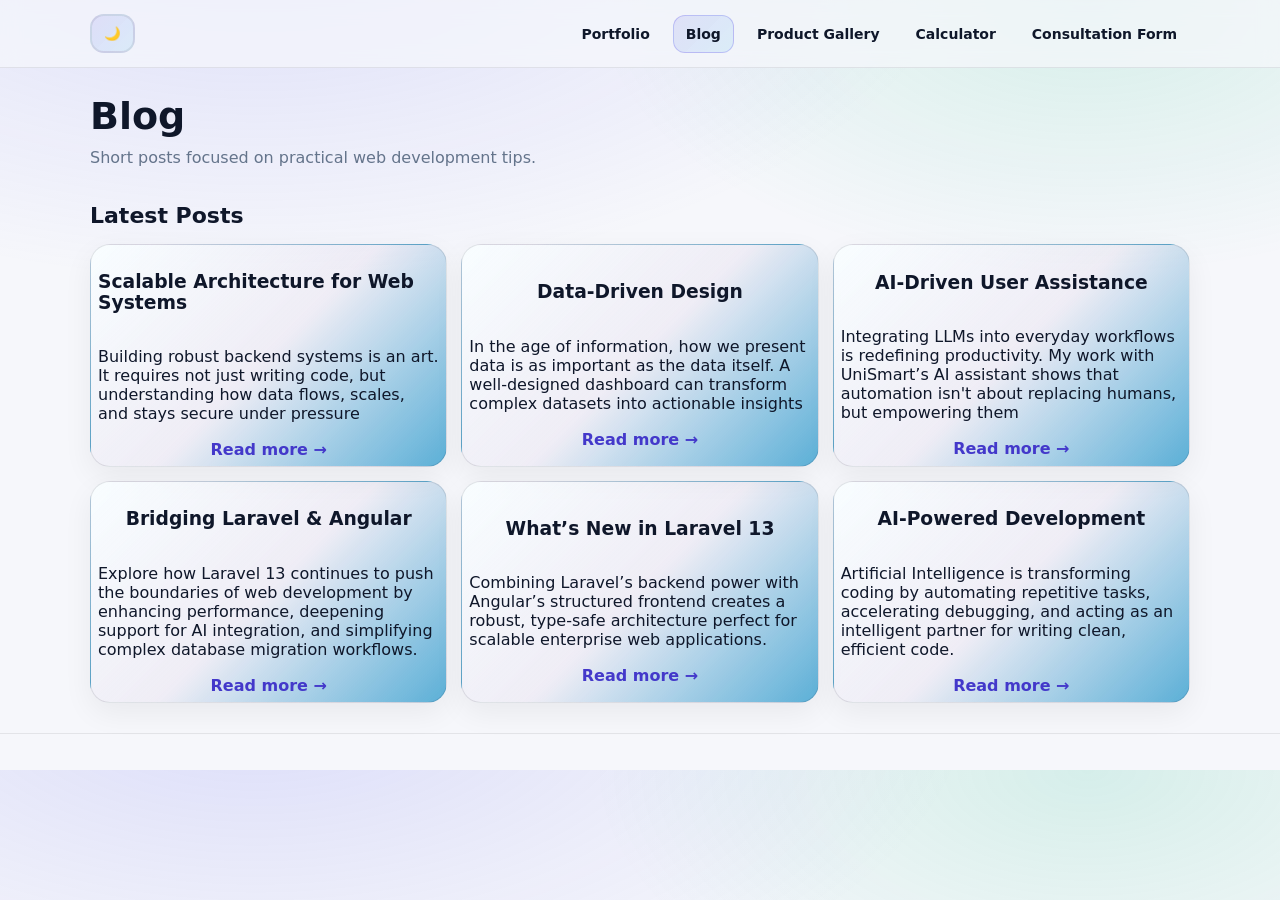
==== blog.html @ 601350b0 "first" ====
<!doctype html>
<html lang="en">
<head>
  <meta charset="utf-8" />
  <meta name="viewport" content="width=device-width, initial-scale=1" />
  <title>Blog</title>
  <meta name="description" content="Blog page with responsive cards and consistent navigation." />
  <link rel="stylesheet" href="style.css" />
</head>
<body>
  <a class="skip-link" href="#main">Skip to content</a>

  <header class="site-header">
    <div class="container header-inner">
      
      <button class="theme-toggle" type="button" aria-label="Toggle dark mode" title="Toggle dark mode">
        <span class="theme-icon" aria-hidden="true">🌙</span>
      </button>

      <nav class="nav" aria-label="Primary">
        <button class="nav-toggle" type="button" aria-expanded="false" aria-controls="nav-menu" aria-label="Toggle navigation">
          <span class="bar"></span>
          <span class="bar"></span>
          <span class="bar"></span>
        </button>

        <div class="nav-menu" id="nav-menu">
          <a class="nav-link" href="index.html">Portfolio</a>
          <a class="nav-link active" href="blog.html">Blog</a>
          <a class="nav-link" href="shop.html">Product Gallery</a>
          <a class="nav-link" href="calculator.html">Calculator</a>
          <a class="nav-link" href="contact.html">Consultation Form</a>
        </div>
      </nav>
    </div>
  </header>

  <main id="main" class="page">
    <section class="page-heading">
      <div class="container">
        <h1>Blog</h1>
        <p class="lead">Short posts focused on practical web development tips.</p>
      </div>
    </section>

    <section class="container section">
      <h2 class="section-title">Latest Posts</h2>
      <div class="cards blog-cards">
        <article class="post-card">
          <h3>Scalable Architecture for Web Systems</h3>
          <p>Building robust backend systems is an art. It requires not just writing code, but understanding how data flows, scales, and stays secure under pressure</p>
          <a href="#" class="read-more-link" data-title="Scalable Architecture for Web Systems" data-body="The secret lies in the separation of logic and database management. This post explores how to leverage caching techniques and load balancing to ensure your system remains robust and high-performing under heavy traffic.">Read more →</a>
        </article>

        <article class="post-card">
          <h3>Data-Driven Design</h3>
          <p>In the age of information, how we present data is as important as the data itself. A well-designed dashboard can transform complex datasets into actionable insights</p>
          <a href="#" class="read-more-link" data-title="Data-Driven Design" data-body="Don't build based on assumptions! We discuss how to transform raw datasets into actionable insights through interactive visualizations, enabling smarter technical decisions and user-centric interfaces.">Read more →</a>
        </article>

        <article class="post-card">
          <h3>AI-Driven User Assistance</h3>
          <p>Integrating LLMs into everyday workflows is redefining productivity. My work with UniSmart’s AI assistant shows that automation isn't about replacing humans, but empowering them</p>
          <a href="#" class="read-more-link" data-title="AI-Driven User Assistance" data-body="Ever wondered how to integrate a smart assistant into your system? Discover how I integrated OpenAI APIs into UniSmart, transforming a static interface into an interactive partner that understands user needs.">Read more →</a>
        </article>

        <article class="post-card">
          <h3>Bridging Laravel & Angular</h3>
          <p>Explore how Laravel 13 continues to push the boundaries of web development by enhancing performance, deepening support for AI integration, and simplifying complex database migration workflows.</p>
          <a href="#" class="read-more-link" data-title="Bridging Laravel & Angular" data-body="Combining the backend power of Laravel with the frontend flexibility of Angular creates a technical harmony that is hard to beat. Here are the best practices for bridging these technologies in enterprise-level applications.">Read more →</a>
        </article>

        <article class="post-card">
          <h3>What’s New in Laravel 13</h3>
          <p>Combining Laravel’s backend power with Angular’s structured frontend creates a robust, type-safe architecture perfect for scalable enterprise web applications.</p>
          <a href="#" class="read-more-link" data-title="What’s New in Laravel 13" data-body="Laravel is constantly evolving! We break down the most significant updates that make coding faster, more secure, and more efficient, with a deep dive into new developer tools for large-scale projects.">Read more →</a>
        </article>

        <article class="post-card">
          <h3>AI-Powered Development</h3>
          <p>Artificial Intelligence is transforming coding by automating repetitive tasks, accelerating debugging, and acting as an intelligent partner for writing clean, efficient code.</p>
          <a href="#" class="read-more-link" data-title="AI-Powered Development" data-body="Artificial Intelligence doesn't replace developers; it accelerates them. I share my workflow on using AI-powered tools to optimize debugging processes and suggest clean, efficient code improvements in seconds.">Read more →</a>
        </article>
      </div>
    </section>
  </main>

  <footer class="site-footer">
    
  </footer>

  <script>
    document.addEventListener('DOMContentLoaded', function() {
      const links = document.querySelectorAll('.read-more-link');

      links.forEach(link => {
        link.addEventListener('click', function(e) {
          e.preventDefault();

          const title = this.getAttribute('data-title');
          const body = this.getAttribute('data-body');

          const msg = body ? body : ("Thank you for your interest!\n\nThe full content for '" + title + "' will be available in the next update.");

          const overlay = document.createElement('div');
          overlay.style.position = 'fixed';
          overlay.style.inset = '0';
          overlay.style.background = 'rgba(0,0,0,0.55)';
          overlay.style.display = 'grid';
          overlay.style.placeItems = 'center';
          overlay.style.zIndex = '9999';
          overlay.style.padding = '18px';

          overlay.innerHTML = `
            <div style="width:min(520px, 92vw); background: rgba(255,255,255,0.92); border: 1px solid rgba(255,255,255,0.35); border-radius: 18px; box-shadow: 0 24px 70px rgba(0,0,0,0.35); overflow:hidden;">


              <div style="padding:16px 16px 12px; border-bottom:1px solid rgba(0,0,0,0.06); font-weight:900;">Read more</div>
              <div style="padding:14px 16px; color:#0f172a; line-height:1.45; white-space:pre-line;">${msg}</div>
              <div style="display:flex; gap:10px; justify-content:flex-end; padding:14px 16px;">
                <button type="button" style="border:1px solid rgba(2,6,23,0.18); background: rgba(255,255,255,0.85); padding:10px 14px; border-radius:14px; cursor:pointer; font-weight:900;" id="bbai-close">OK</button>
              </div>
            </div>
          `;

          const isDark = document.documentElement.classList.contains('theme-dark');
          if (isDark) {
            const modal = overlay.querySelector('div');
            const header = modal.querySelector('div');
            const bodyDiv = header.nextElementSibling;
            const okBtn = overlay.querySelector('#bbai-close');

            modal.style.background = 'rgba(11,18,32,0.92)';
            modal.style.border = '1px solid rgba(255,255,255,0.10)';
            header.style.color = '#e5e7eb';
            bodyDiv.style.color = '#e5e7eb';

            okBtn.style.background = 'rgba(255,255,255,0.06)';
            okBtn.style.border = '1px solid rgba(255,255,255,0.12)';
            okBtn.style.color = '#e5e7eb';
          }


          document.body.appendChild(overlay);

          const close = () => {
            overlay.remove();
            document.removeEventListener('keydown', onKey);
          };

          const onKey = (e) => {
            if (e.key === 'Escape') close();
          };

          overlay.addEventListener('click', (ev) => {
            if (ev.target === overlay) close();
          });

          overlay.querySelector('#bbai-close').addEventListener('click', close);
          document.addEventListener('keydown', onKey);
        });
      });
    });

    (function () {
      const saved = localStorage.getItem('theme');
      if (saved === 'dark') document.documentElement.classList.add('theme-dark');

      const btn = document.querySelector('.theme-toggle');
      if (btn) {
        const icon = btn.querySelector('.theme-icon');
        if (icon) icon.textContent = document.documentElement.classList.contains('theme-dark') ? '☀️' : '🌙';

        btn.addEventListener('click', () => {
          const isDark = document.documentElement.classList.toggle('theme-dark');
          localStorage.setItem('theme', isDark ? 'dark' : 'light');
          if (icon) icon.textContent = isDark ? '☀️' : '🌙';
        });
      }

      const toggle = document.querySelector('.nav-toggle');
      const menu = document.querySelector('#nav-menu');
      if (!toggle || !menu) return;

      toggle.addEventListener('click', () => {
        const expanded = toggle.getAttribute('aria-expanded') === 'true';
        toggle.setAttribute('aria-expanded', String(!expanded));
        menu.classList.toggle('open');
      });

      menu.addEventListener('click', (e) => {
        const target = e.target;
        if (target && target.matches('a.nav-link')) {
          menu.classList.remove('open');
          toggle.setAttribute('aria-expanded', 'false');
        }
      });

      const year = document.getElementById('year');
      if (year) year.textContent = String(new Date().getFullYear());
    })();
  </script>
</body>
</html>
---- style.css ----
/* Base / Reset */
* { box-sizing: boder-box; }
html { scroll-behavior: smooth; }

/* Fix form input spacing so fields inside .field/ .grid-2 don't overlap */
.field { margin: 0; }
.field > .label { display: flex; flex-direction: column; gap: 8px; }
.field input,
.field select,
.field textarea { display: block; margin-top: 0; }


body {
  margin: 0;
  font-family: ui-sans-serif, system-ui, -apple-system, Segoe UI, Roboto, Arial, "Noto Sans", "Helvetica Neue", sans-serif;
  color: var(--text);
  background: radial-gradient(1200px 600px at 20% -10%, rgba(99,102,241,0.18), transparent 60%),
              radial-gradient(900px 500px at 85% 0%, rgba(16,185,129,0.14), transparent 55%),
              var(--page-bg);
}


img { max-width: 100%; display: block; }

:root {
  --bg: #f6f7fb;
  --card: rgba(255,255,255,0.86);
  --card-strong: #ffffff;
  --text: #0f172a;
  --muted: #64748b;
  --primary: #4f46e5;
  --primary-2: #22c55e;
  --accent: #0ea5e9;
  --ring: rgba(79,70,229,0.35);
  --shadow: 0 20px 50px rgba(2,6,23,0.12);
  --border: rgba(2,6,23,0.08);

  --page-bg: #f6f7fb;
}

html.theme-dark {
  --bg: #0b1220;
  --page-bg: #0b1220;
  --card: rgba(21, 68, 45, 0.229);
  --card-strong: #cbd0d9;
  --text: #99a2a2;
  --muted: #9ca3af;
  --ring: rgba(96,165,250,0.40);
  --shadow: 0 20px 50px rgba(0,0,0,0.45);
  --border: rgba(255,255,255,0.10);

  color-scheme: dark;
}


.container {
  width: min(1100px, 92vw);
  margin: 0 auto;
}

/* Theme toggle */
.theme-toggle {
  border: 2px solid var(--border);
 background: linear-gradient(135deg, rgba(79,70,229,0.12), rgba(14,165,233,0.10));
  border-radius: 14px;
  padding: 10px 12px;
  cursor: pointer;
  display: inline-flex;
  align-items: center;
  justify-content: center;
  transition: transform 120ms ease, background 180ms ease, border-color 180ms ease;
}

.theme-toggle:hover {
  transform: translateY(-1px);
  border-color: rgba(79,70,229,0.25);
  background: rgba(255,255,255,0.85);
}

html.theme-dark .theme-toggle {
  background: rgba(17,24,39,0.55);
}

html.theme-dark .site-header {
  background: rgba(11,18,32,0.72);
  border-bottom-color: var(--border);
}

html.theme-dark .nav-toggle {
  background: rgba(76, 101, 156, 0.6);
  border-color: var(--border);
}

html.theme-dark .nav-menu {
  background: rgba(9, 29, 70, 0.92);
  border-color: var(--border);
}

html.theme-dark .nav-link {
  color: var(--text);
}

html.theme-dark .nav-link:hover {
  background: rgba(96,165,250,0.10);
  border-color: rgba(96,165,250,0.22);
}

html.theme-dark .nav-link.active {
  background: linear-gradient(135deg, rgba(96,165,250,0.18), rgba(52,211,153,0.08));
  border-color: rgba(96,165,250,0.25);
}

html.theme-dark .hero-card,
html.theme-dark .work-card,
html.theme-dark .post-card,
html.theme-dark .product,
html.theme-dark .calc-card,
html.theme-dark .form-card {
  background: var(--card);
  border-color: var(--border);
}

html.theme-dark .lead,
html.theme-dark .muted,
html.theme-dark .card-text,
html.theme-dark .calc-expression,
html.theme-dark .status {
  color: var(--muted) !important;
}

/* Skip link */
.skip-link {

  position: absolute;
  left: -999px;
  top: 10px;
  padding: 10px 14px;
  background: #111827;
  color: #fff;
  border-radius: 10px;
  z-index: 9999;
}
.skip-link:focus { left: 12px; }

/* Header / Navbar */
.site-header {
  position: sticky;
  top: 0;
  z-index: 1000;
  backdrop-filter: blur(10px);
  background: rgba(246, 247, 251, 0.72);
  border-bottom: 1px solid var(--border);
}

.header-inner {
  display: flex;
  align-items: center;
  justify-content: space-between;
  gap: 18px;
  padding: 14px 0;
}



.nav {
  position: relative;
}

.nav-toggle {
  display: none;
  border: 1px solid var(--border);
  background: rgba(255,255,255,0.7);
  border-radius: 12px;
  padding: 10px 12px;
  cursor: pointer;
}

.nav-toggle:focus {
  outline: 3px solid var(--ring);
  outline-offset: 2px;
}

.nav-toggle .bar {
  display: block;
  width: 22px;
  height: 2px;
  margin: 4px 0;
  background: #111827;
  border-radius: 2px;
}

.nav-menu {
  display: flex;
  align-items: center;
  gap: 10px;
}

.nav-link {
  text-decoration: none;
  color: #0f172a;
  font-weight: 600;
  font-size: 14px;
  padding: 10px 12px;
  border-radius: 12px;
  border: 1px solid transparent;
  transition: transform 120ms ease, background 180ms ease, border-color 180ms ease;
}

.nav-link:hover {
  background: rgba(79,70,229,0.06);
  border-color: rgba(79,70,229,0.18);
  transform: translateY(-1px);
}

.nav-link.active {
  background: linear-gradient(135deg, rgba(79,70,229,0.12), rgba(14,165,233,0.10));
  border-color: rgba(79,70,229,0.25);
}

/* Mobile nav */
@media (max-width: 720px) {
  .nav-toggle { display: inline-flex; }
  .nav-menu {
    position: absolute;
    right: 0;
    top: calc(100% + 10px);
    width: min(290px, 86vw);
    background: rgba(255,255,255,0.92);
    border: 1px solid var(--border);
    border-radius: 16px;
    padding: 12px;
    display: grid;
    gap: 6px;
    box-shadow: var(--shadow);
    transform-origin: top right;
    opacity: 0;
    pointer-events: none;
    transform: scale(0.98);
    transition: opacity 160ms ease, transform 160ms ease;
  }
  .nav-menu.open {
    opacity: 1;
    pointer-events: auto;
    transform: scale(1);
  }
}

/* Page layout */
.page { padding-bottom: 4px; }

.hero {
 
  padding: 36px 0 10px;
}

.hero-grid {
  display: grid;
  grid-template-columns: 1.25fr 0.75fr;
  gap: 22px;
  align-items: center;
}

@media (max-width: 900px) {
  .hero-grid { grid-template-columns: 1fr; }
}

.hero-copy h1 {
margin: -60px 0 0 0;
 padding: 0;
  font-size: clamp(30px, 4vw, 46px);
  line-height: 1;
}

.lead {
  margin: 12px 0 0;
  color: var(--muted);
  font-size: 16px;
  max-width: 60ch;
}

.hero-badges {
  margin-top: 18px;
  display: flex;
  flex-wrap: wrap;
  gap: 10px;
}

.pill {
  padding: 8px 12px;
  border-radius: 999px;
  border: 1px solid rgba(79,70,229,0.22);
  background: rgba(79,70,229,0.08);
  font-weight: 700;
  color: #3730a3;
  font-size: 13px;
}
html.theme-dark .pill {
  padding: 8px 12px;
  border-radius: 999px;
  border: 1px solid rgba(79,70,229,0.22);
  background: rgba(32, 83, 51, 0.164);
  font-weight: 700;
  color: #164228;
  font-size: 13px;
}

.hero-card {
  background: var(--card);
  border: 1px solid var(--border);
  border-radius: 20px;
  padding: 18px;
  box-shadow: 0 12px 40px rgba(2,6,23,0.08);
    display: flex;
    flex-direction: column;
    align-items: center;
    text-align: center;
}
.hero-card img {
    display: block;
    margin-left: auto;
    margin-right: auto;
}

.avatar {
  width: 56px;
  height: 56px;
  border-radius: 18px;
  display: grid;
  place-items: center;
  font-weight: 900;
  background: linear-gradient(135deg, rgba(79,70,229,0.16), rgba(14,165,233,0.14));
  border: 1px solid rgba(79,70,229,0.25);
  margin-bottom: 12px;
}

.card-title { margin: 0; font-size: 18px; }
.card-text { margin: 3px 0 14px; color: var(--muted); }
.card-actions { display: flex; gap: 8px; flex-wrap: wrap; justify-content: center;
    align-items: center;}

/* Common sections */
.section { padding: 26px 0; }

.section-title {
  margin: 0 0 16px;
  font-size: 22px;
}

.page-heading {
  padding: 26px 0 10px;
}

.page-heading h1 {
  margin: 0;
  font-size: clamp(28px, 3.2vw, 38px);
}

.page-heading .lead { margin-top: 10px; }

.cards {
  display: grid;
  grid-template-columns: repeat(3, 1fr);
  gap: 14px;
}

@media (max-width: 980px) { .cards { grid-template-columns: repeat(2, 1fr); } }
@media (max-width: 620px) { .cards { grid-template-columns: 1fr; } }

.work-card,
.post-card,
.product {
  background: linear-gradient(
        135deg,
        #f8fdff,
        #a987c116,
        #3fa2d0d7
    );
  border: 1px solid rgba(2,6,23,0.10);
  border-radius: 20px;
  padding:7px;
  box-shadow:
    0 10px 30px rgba(2,6,23,0.06),
    0 0 0 0 rgba(79,70,229,0.0);
  transition: transform 180ms ease, box-shadow 180ms ease, border-color 180ms ease, background 180ms ease;
  position: relative;
  overflow: hidden;
  display: flex;
  flex-direction: column;
  justify-content: center;
  align-items: center;
  flex-wrap: wrap;
}

.work-card::before,
.post-card::before,
.product::before {
  content: "";
  
  position: absolute;
  inset: -1px;
  background:
    radial-gradient(500px 120px at 20% 0%, rgba(79,70,229,0.22), transparent 55%),
    radial-gradient(420px 110px at 80% 0%, rgba(14,165,233,0.18), transparent 55%);
  opacity: 0;
  transition: opacity 180ms ease;
  pointer-events: none;
  display: flex;
  flex-direction: column;
  justify-content: center;
  align-items: center;
  flex-wrap: wrap;
}

.work-card::after,
.post-card::after,
.product::after {
  content: "";
  position: absolute;
  left: 12px;
  right: 12px;
  bottom: 10px;
  height: 6px;
  border-radius: 999px;
  background: linear-gradient(90deg, rgba(79,70,229,0.0), rgba(79,70,229,0.22), rgba(14,165,233,0.20), rgba(79,70,229,0.0));
  transform: translateY(12px);
  opacity: 0;
  transition: opacity 180ms ease, transform 180ms ease;
  pointer-events: none;
  display: flex;
  flex-direction: column;
  justify-content: center;
  align-items: center;
  flex-wrap: wrap;
}


.work-card:hover,
.post-card:hover,
.product:hover {
  transform: translateY(-6px);
  box-shadow: 0 22px 60px rgba(2,6,23,0.14);
  border-color: rgba(79,70,229,0.22);
  background:  linear-gradient(
        135deg,
       #3fa2d0, 
       #440a6d1e,
       #f8fdff );
}

.work-card:focus-within,
.post-card:focus-within,
.product:focus-within {
  outline: 3px solid var(--ring);
  outline-offset: 2px;
}
.product-image-container {
  width: 100%;
  height: 150px; /* أو الارتفاع الذي يناسبك */
  display: flex;
  flex-direction: column;
  justify-content: center;
  align-items: center;
  flex-wrap: wrap;
  margin-bottom: 10px;
}

.product-img {
  max-width: 100%;
  max-height: 100%;
  object-fit: contain; /* تضمن عدم تشوه الصورة */
  border-radius: 10px;
}

.work-card::after,
.post-card::after,
.product::after {
  content: "";
  display: block;
  height: 6px;
  margin: 12px -16px -16px;
  border-bottom-left-radius: 18px;
  border-bottom-right-radius: 18px;
  background: linear-gradient(90deg, rgba(79,70,229,0.0), rgba(79,70,229,0.18), rgba(14,165,233,0.18), rgba(79,70,229,0.0));
  opacity: 0;
  transform: translateY(4px);
  transition: opacity 180ms ease, transform 180ms ease;
}

.work-card:hover::after,
.post-card:hover::after,
.product:hover::after {
  opacity: 1;
  transform: translateY(0);
}


.link { 
  display: inline-block;
  margin-top: 10px;
  color: #4338ca;
  font-weight: 700;
  text-decoration: none;
}

.link:hover { text-decoration: underline; }

/* Blog read more */
.read-more-link {
  display: inline-flex;
  align-items: center;
  gap: 3px;
  margin-top: 1px;
  font-weight: 800;
  text-decoration: none;
  color: #4338ca; /* نهاري */
  transition: color 160ms ease, transform 120ms ease, text-decoration-color 160ms ease;
}

.read-more-link:hover {
  transform: translateY(-1px);
  text-decoration: underline;
  text-underline-offset: 3px;
}

html.theme-dark .read-more-link {
  color: #34d399; /* أخضر بالليلي */
}

html.theme-dark .read-more-link:hover {
  color: #6ee7b7;
}


.muted { color: var(--muted); }

/* Buttons */
.btn {
  border-radius: 14px;
  padding: 10px 14px;
  font-weight: 800;
  font-size: 14px;
  border: 1px solid transparent;
  cursor: pointer;
  text-decoration: none;
  display: inline-flex;
  align-items: center;
  justify-content: center;
  gap: 10px;
}

/* Cart (Shop navbar dropdown) */
.cart-toggle {
  display: inline-flex;
  align-items: center;
  gap: 10px;
  padding: 10px 12px;
  border-radius: 14px;
  border: 1px solid var(--border);
  background: rgba(13, 205, 222, 0.237);
  cursor: pointer;
  position: relative;
  transition: transform 120ms ease, background 180ms ease, border-color 180ms ease;
}

.cart-toggle:hover {
  transform: translateY(-1px);
  border-color: rgba(79,70,229,0.25);
}

.cart-icon {
  font-size: 25px;
}


.cart-badge {
  min-width: 26px;
  height: 20px;
  padding: 0 8px;
  border-radius: 999px;
  background: #2563eb;
  color: #fff;
  font-weight: 900;
  font-size: 12px;
  display: inline-flex;
  align-items: center;
  justify-content: center;
}

.cart-dropdown {
  position: absolute;
  right: 0;
  top: calc(100% + 8px);
  width: min(360px, 86vw);
  margin-top: 0;

  background:linear-gradient(
        135deg,
       #3fa2d0, 
       #440a6d1e,
       #474648,
      #3fa2d0);
  border: 1px solid var(--border);
  border-radius: 16px;
  box-shadow: var(--shadow);
  padding: 12px;
  opacity: 0;
  pointer-events: none;
  transform: translateY(-6px) scale(0.98);
  transition: opacity 160ms ease, transform 160ms ease;
  z-index: 2000;
}
html.theme-dark .cart-dropdown {
  background: rgba(11,18,32,0.94);
}


.cart-dropdown.open {
  opacity: 1;
  pointer-events: auto;
  transform: translateY(0) scale(1);
}

.cart-dropdown-header {
  display: flex;
  align-items: center;
  justify-content: space-between;
  gap: 10px;
  margin-bottom: 10px;
}

.cart-title {
  font-weight: 950;
  font-size: 16px;
}

.cart-close {
  border: 1px solid var(--border);
  background: rgba(255,255,255,0.7);
  border-radius: 12px;
  cursor: pointer;
  padding: 8px 10px;
  font-weight: 900;
}

.cart-items {
  list-style: none;
  padding: 0;
  margin: 0;
  display: grid;
  gap: 10px;
  max-height: 280px;
  overflow: auto;
}

.cart-item {
  display: flex;
  align-items: center;
  justify-content: space-between;
  gap: 12px;
  padding: 10px 12px;
  border-radius: 14px;
  border: 1px solid rgba(2,6,23,0.10);
  background: rgba(255,255,255,0.85);
}

.cart-item-main {
  display: flex;
  align-items: center;
  gap: 12px;
}

.cart-item-actions {
  display: inline-flex;
  align-items: center;
  gap: 10px;
}

.cart-item-name {
  font-weight: 900;
}


.cart-item-thumb {
  width: 36px;
  height: 36px;
  border-radius: 14px;
  overflow: hidden;
  background: rgba(79,70,229,0.08);
  border: 1px solid rgba(79,70,229,0.18);
}

.cart-item-thumb img {
  width: 100%;
  height: 100%;
  object-fit: cover;
  display: block;
}

html.theme-dark .cart-item-thumb {
  background: rgba(96,165,250,0.10);
  border-color: rgba(96,165,250,0.22);
}


.cart-item-price {
  color: var(--muted);
  font-weight: 800;
  font-size: 13px;
  margin-top: 1px;
}

.cart-item-qty {
  font-weight: 950;
  background: rgba(37,99,235,0.10);
  border: 1px solid rgba(37,99,235,0.25);
  color: #1d4ed8;
  padding: 8px 10px;
  border-radius: 999px;
  white-space: nowrap;
}

.cart-item-remove {
  border: 0;
  background: transparent;
  color: #dc2626;
  cursor: pointer;
  width: 34px;
  height: 34px;
  display: grid;
  place-items: center;
  font-size: 16px;
  line-height: 1;
  transition: transform 120ms ease, filter 180ms ease;
}

.cart-item-remove:hover {
  transform: translateY(-1px);
  filter: brightness(1.05);
}

html.theme-dark .cart-item-remove {
  color: #fca5a5;
}



.cart-item-actions { display: inline-flex; align-items: center; gap: 10px; }

.cart-empty {
  text-align: center;
  color: var(--muted);
  font-weight: 800;
  padding: 14px 0;
}

html.theme-dark .cart-dropdown {
  background: rgba(11,18,32,0.94);
}
html.theme-dark .cart-item {
  background: rgba(255,255,255,0.06);
  border-color: rgba(255,255,255,0.10);
}
html.theme-dark .cart-close {
  background: rgba(255,255,255,0.06);
  color: var(--text);
}

/* Cart total */
.cart-total {
  border-top: 1px solid rgba(2,6,23,0.10);
  margin-top: 12px;
  padding-top: 12px;
}

.cart-total-row {
  display: flex;
  align-items: center;
  justify-content: space-between;
  gap: 12px;
}
html.theme-dark .cart-total-row{
  color: #f6f6f6;
}

.cart-total-label {
  font-weight: 950;
  color: #0b1220;
}
html.theme-dark .cart-total-label {
  color: #f6f6f6;
}
html.theme-dark .label{
color: #cbd0d9bb;
}


.cart-total-value {
  font-weight: 950;
  color: #0b1220;
}

html.theme-dark .cart-total {
  border-top-color: rgba(255,255,255,0.14);
}

html.theme-dark .cart-total-label,
html.theme-dark .cart-total-value {
  color: #f6f6f6;
}


.btn.btn-added {
  box-shadow: 0 0 0 4px rgba(37,99,235,0.18);
}


.btn-primary {
  background: linear-gradient(135deg, var(--primary), var(--accent));
  color: #fff;
  box-shadow: 0 10px 25px rgba(79,70,229,0.25);
}
html.theme-dark .btn-primary {
    background: linear-gradient(
        135deg,
        #232b27,
        #2f5d50,
        #4a7c59
    );

    color: #ffffffa2;
    box-shadow: 0 10px 25px rgba(74, 124, 89, 0.3);
    border: 1px solid rgba(255, 255, 255, 0.06);
}


.btn-primary:hover { filter: brightness(1.02); background: rgb(91, 84, 222);}

.btn-ghost {
 background: linear-gradient(135deg,var(--primary),var(--accent) );
  border-color: rgba(79,70,229,0.22);
  color: #c8c7d5;
}
html.theme-dark .btn-ghost {
    background: linear-gradient(
        135deg,
         #4a7c59,
          #232b27
       
    );

    color: #ffffffa2;
    box-shadow: 0 10px 25px rgba(58, 94, 69, 0.3);
    border: 1px solid rgba(255, 255, 255, 0.06);
}


.btn-ghost:hover { background: rgb(78, 70, 229); }

/* Product grid */
.product-grid {
  display: grid;
  grid-template-columns: repeat(3, 1fr);
  gap: 14px;
}

@media (max-width: 980px) { .product-grid { grid-template-columns: repeat(2, 1fr); } }
@media (max-width: 620px) { .product-grid { grid-template-columns: 1fr; } }

.product { padding: 16px; }
.product-thumb {
  width: 44px;
  height: 44px;
  border-radius: 16px;
  display: grid;
  place-items: center;
  border: 1px solid rgba(79,70,229,0.20);
  background: rgba(79,70,229,0.06);
  margin-bottom: 12px;
}
.price { font-weight: 900; margin: 2px 0; }

/* Calculator */
.calc-wrap { display: flex; justify-content: center; }
.calc-card {
  width: min(550px, 100vw);
  background:  linear-gradient(
        135deg,
        #f8fdff,
        #a987c116,
        #3fa2d0d7
    );

  border: 1px solid var(--border);
  border-radius: 22px;
  padding: 16px;
  box-shadow: var(--shadow);
}

.calc-screen {
  background: linear-gradient(135deg, rgba(79,70,229,0.10), rgba(14,165,233,0.08));
  border: 1px solid rgba(79,70,229,0.18);
  border-radius: 18px;
  padding: 14px;
  margin-bottom: 14px;
}

.calc-expression {
  min-height: 22px;
  font-weight: 800;
  color: rgba(15,23,42,0.7);
  font-size: 13px;
}

.calc-value {
  font-size: 34px;
  font-weight: 950;
  margin-top: 2px;
  letter-spacing: 0.5px;
}

.calc-buttons {
  display: grid;
  grid-template-columns: repeat(4, 1fr);
  gap: 10px;
}

.calc-btn {
  border-radius: 16px;
  padding: 14px 10px;
  font-size: 16px;
  font-weight: 900;
  border: 1px solid rgba(27, 122, 185, 0.979);
  background: rgba(255,255,255,0.85);
  cursor: pointer;
  transition: transform 110ms ease, background 180ms ease, border-color 180ms ease;
}

.calc-btn:hover {
  transform: translateY(-1px);
  border-color: rgba(79,70,229,0.25);
  background: rgba(79,70,229,0.06);
}
html.theme-dark .calc-btn {
  color: #b1b2b4;
  background: rgba(34, 198, 160, 0.278)
}
html.theme-dark .calc-clear {
   background: rgba(159, 48, 48, 0.132);
border-color: rgba(239,68,68,0.25);
  color: #b91c1c;
}


.calc-btn:focus { outline: 3px solid var(--ring); outline-offset: 2px; }

.calc-clear {
  grid-column: span 1;
  background: rgba(239,68,68,0.08);
  border-color: rgba(239,68,68,0.25);
  color: #b91c1c;
}

.calc-equals {
  grid-column: span 1;
  background: linear-gradient(135deg, rgba(79,70,229,0.95), rgba(34,197,94,0.85));
  color: #fff;
  border-color: rgba(0,0,0,0);
}

.calc-zero {
  grid-column: span 2;
}

.calc-hint { margin-top: 14px; text-align: center; }

/* Forms */
.form-card {
  background: rgba(255,255,255,0.86);
  border: 1px solid var(--border);
  border-radius: 22px;
  padding: 18px;
  box-shadow: 0 14px 48px rgba(2,6,23,0.10);
  position: relative;
  overflow: hidden;
}

.form-card::before {
  content: "";
  position: absolute;
  inset: -2px;
  background:
    radial-gradient(700px 220px at 15% 0%, rgba(79,70,229,0.22), transparent 55%),
    radial-gradient(560px 220px at 85% 10%, rgba(14,165,233,0.18), transparent 55%);
  opacity: 0.9;
  pointer-events: none;
}

.form-card > * {
  position: relative;
}

.page .form-card {
  margin: 0 auto;
  width: min(760px, 92vw);
}


.form { margin-top: 13px; 
}

.grid-2 {
  display: grid;
  grid-template-columns: repeat(2, 1fr);
  gap: 14px;
}

/* default: keep label + input stacked */
.grid-2 .field {
  display: flex;
  flex-direction: column;
}

/* force Contact Name + Phone to stack even on large screens */
#consultForm .grid-2:first-of-type {
  grid-template-columns: 1fr;
}


@media (max-width: 720px) {
  .grid-2 { grid-template-columns: 1fr; }
  /* force both fields to behave consistently on small screens */
  .grid-2 .field { width: 100%; }
  .grid-2 .field .label { display: flex; flex-direction: column; }
}

.field {
  display: flex;
  flex-direction: column;
  gap: 10px;
}


.label { font-weight: 800; font-size: 14px;color: #0b1220cb; }

input, select, textarea {
  width: 100%;
  padding: 13px 10px;
  border-radius: 16px;
  border: 2px solid rgba(2, 6, 23, 0.196);
  background: rgba(255,255,255,0.86);
  color: var(--text);
  font-size: 16px;
  line-height: 1.25;
  transition: border-color 160ms ease, background 160ms ease, box-shadow 160ms ease, transform 120ms ease;
}





input::placeholder, textarea::placeholder {
  color: rgba(100,116,139,0.85);
}

input:hover, select:hover, textarea:hover {
  border-color: rgba(79,70,229,0.25);
  background: rgba(255,255,255,0.97);
  transform: translateY(-1px);
}

input:focus, select:focus, textarea:focus {
  outline: none;
  border-color: rgba(96,165,250,0.55);
  box-shadow: 0 0 0 4px rgba(96,165,250,0.18);
}

textarea {
  resize: vertical;
  min-height: 120px;
}

/* Dark mode input polish */
html.theme-dark input,
html.theme-dark select,
html.theme-dark textarea {
  background: rgba(255,255,255,0.06);
  border-color: rgba(255,255,255,0.10);
  color: var(--card-strong);
}

html.theme-dark input::placeholder,
html.theme-dark textarea::placeholder {
  color: rgba(156,163,175,0.85);
}

html.theme-dark input:hover,
html.theme-dark select:hover,
html.theme-dark textarea:hover {
  background: rgba(255,255,255,0.08);
  border-color: rgba(96,165,250,0.25);
}

html.theme-dark input:focus,
html.theme-dark select:focus,
html.theme-dark textarea:focus {
  border-color: rgba(96,165,250,0.40);
  box-shadow: 0 0 0 4px rgba(96,165,250,0.18);
}


/* Contact form micro UI */
.field .label {
  display: flex;
  align-items: center;
  gap: 10px;
}

.field .label::after {
  content: "";
}

.form-actions {
  display: flex;
  gap: 10px;
  flex-wrap: wrap;
  margin-top: 14px;
  align-items: center;
}


.status {
  margin-top: 14px;
  padding: 12px 12px;
  border-radius: 14px;
  border: 1px solid var(--border);
  display: flex;
  align-items: center;
  gap: 10px;
  font-weight: 800;
}

.status.success {
  background: rgba(34,197,94,0.10);
  border-color: rgba(34,197,94,0.25);
  color: #166534;
}

.status.error {
  background: rgba(239,68,68,0.10);
  border-color: rgba(239,68,68,0.25);
  color: #b91c1c;
}

.status::before {
  content: "";
  width: 10px;
  height: 10px;
  border-radius: 999px;
  background: rgba(100,116,139,0.7);
  flex: 0 0 auto;
}

.status.success::before {
  background: rgba(34,197,94,0.85);
}

.status.error::before {
  background: rgba(239,68,68,0.85);
}


/* Social links (Portfolio card) */
.social-row {
  margin-top: 12px;
  display: flex;
  gap: 10px;
  flex-wrap: wrap;
}

.social-link {
  display: inline-flex;
  align-items: center;
  gap: 10px;
  padding: 10px 12px;
  border-radius: 14px;
  text-decoration: none;
  border: 1px solid rgba(79,70,229,0.18);
  background: rgba(255,255,255,0.72);
  transition: transform 110ms ease, background 180ms ease, border-color 180ms ease;
  color: #0f172a;
  font-weight: 800;
}

.social-link:hover {
  transform: translateY(-1px);
  border-color: rgba(79,70,229,0.28);
  background: rgba(79,70,229,0.06);
}

.social-icon {
  width: 34px;
  height: 34px;
  border-radius: 12px;
  display: grid;
  place-items: center;
  font-weight: 950;
  background: linear-gradient(135deg, rgba(79,70,229,0.14), rgba(14,165,233,0.10));
  border: 1px solid rgba(79,70,229,0.20);
}

/* Footer */
.site-footer { border-top: 1px solid var(--border); padding: 18px 0; }
.footer-inner { display: flex; justify-content: center; }

/* code styling */
code {
  background: rgba(2,6,23,0.06);
  border: 1px solid rgba(2,6,23,0.08);
  padding: 2px 6px;
  border-radius: 10px;
}
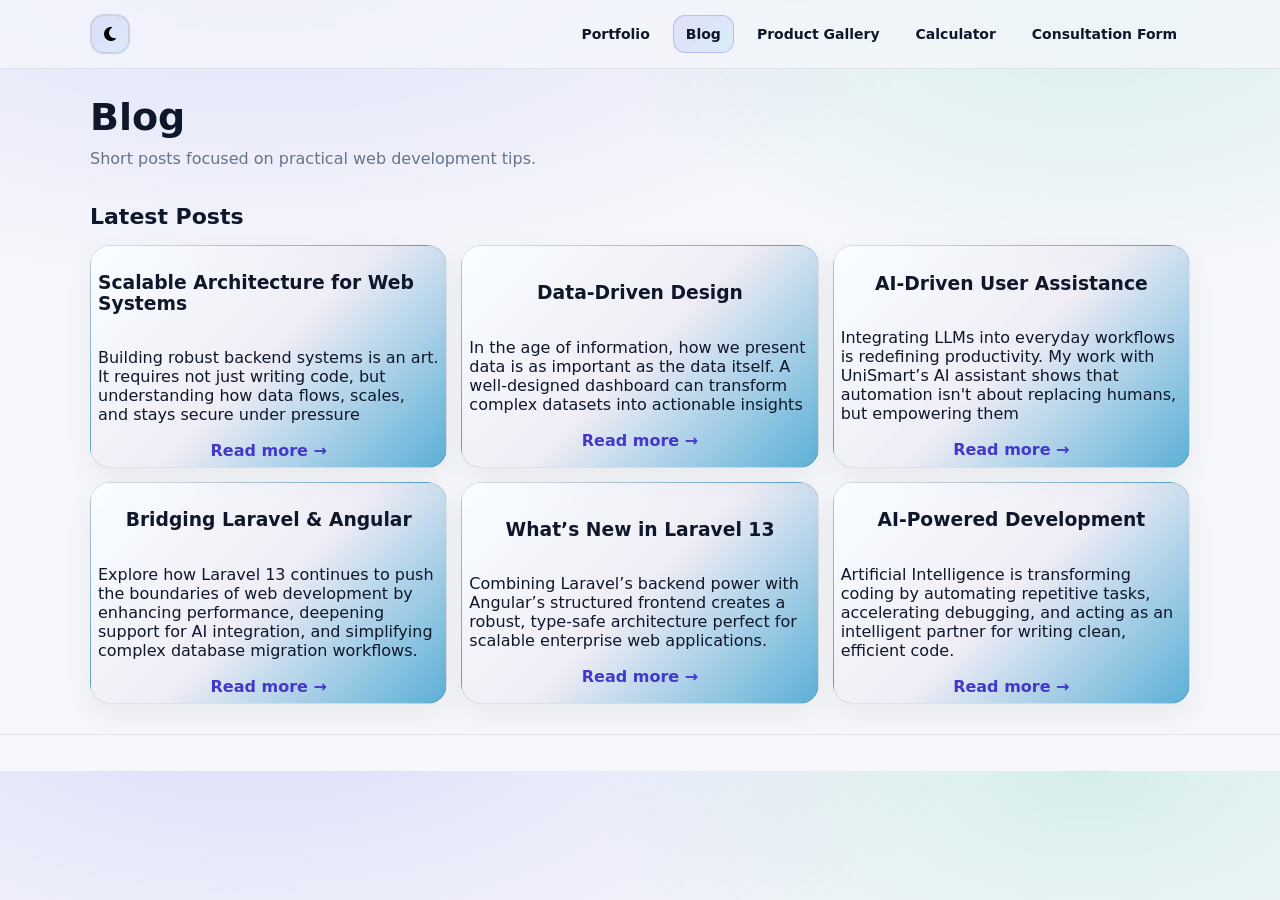
==== commit da3bd0e7: "update" ====
--- a/blog.html
+++ b/blog.html
@@ -6,6 +6,7 @@
   <title>Blog</title>
   <meta name="description" content="Blog page with responsive cards and consistent navigation." />
   <link rel="stylesheet" href="style.css" />
+  <link rel="stylesheet" href="https://cdnjs.cloudflare.com/ajax/libs/font-awesome/6.4.0/css/all.min.css">
 </head>
 <body>
   <a class="skip-link" href="#main">Skip to content</a>
@@ -14,7 +15,7 @@
     <div class="container header-inner">
       
       <button class="theme-toggle" type="button" aria-label="Toggle dark mode" title="Toggle dark mode">
-        <span class="theme-icon" aria-hidden="true">🌙</span>
+        <i class="theme-icon fas fa-moon" aria-hidden="true"></i>
       </button>
 
       <nav class="nav" aria-label="Primary">
@@ -85,21 +86,17 @@
     </section>
   </main>
 
-  <footer class="site-footer">
-    
-  </footer>
+  <footer class="site-footer"></footer>
 
   <script>
+    // 1. Modal Read More logic
     document.addEventListener('DOMContentLoaded', function() {
       const links = document.querySelectorAll('.read-more-link');
-
       links.forEach(link => {
         link.addEventListener('click', function(e) {
           e.preventDefault();
-
           const title = this.getAttribute('data-title');
           const body = this.getAttribute('data-body');
-
           const msg = body ? body : ("Thank you for your interest!\n\nThe full content for '" + title + "' will be available in the next update.");
 
           const overlay = document.createElement('div');
@@ -113,8 +110,6 @@
 
           overlay.innerHTML = `
             <div style="width:min(520px, 92vw); background: rgba(255,255,255,0.92); border: 1px solid rgba(255,255,255,0.35); border-radius: 18px; box-shadow: 0 24px 70px rgba(0,0,0,0.35); overflow:hidden;">
-
-
               <div style="padding:16px 16px 12px; border-bottom:1px solid rgba(0,0,0,0.06); font-weight:900;">Read more</div>
               <div style="padding:14px 16px; color:#0f172a; line-height:1.45; white-space:pre-line;">${msg}</div>
               <div style="display:flex; gap:10px; justify-content:flex-end; padding:14px 16px;">
@@ -129,54 +124,42 @@
             const header = modal.querySelector('div');
             const bodyDiv = header.nextElementSibling;
             const okBtn = overlay.querySelector('#bbai-close');
-
             modal.style.background = 'rgba(11,18,32,0.92)';
             modal.style.border = '1px solid rgba(255,255,255,0.10)';
             header.style.color = '#e5e7eb';
             bodyDiv.style.color = '#e5e7eb';
-
             okBtn.style.background = 'rgba(255,255,255,0.06)';
             okBtn.style.border = '1px solid rgba(255,255,255,0.12)';
             okBtn.style.color = '#e5e7eb';
           }
-
-
           document.body.appendChild(overlay);
 
-          const close = () => {
-            overlay.remove();
-            document.removeEventListener('keydown', onKey);
-          };
-
-          const onKey = (e) => {
-            if (e.key === 'Escape') close();
-          };
-
-          overlay.addEventListener('click', (ev) => {
-            if (ev.target === overlay) close();
-          });
-
+          const close = () => { overlay.remove(); document.removeEventListener('keydown', onKey); };
+          const onKey = (e) => { if (e.key === 'Escape') close(); };
+          overlay.addEventListener('click', (ev) => { if (ev.target === overlay) close(); });
           overlay.querySelector('#bbai-close').addEventListener('click', close);
           document.addEventListener('keydown', onKey);
         });
       });
     });
 
+    // 2. Theme & Nav script
     (function () {
+      const btn = document.querySelector('.theme-toggle');
+      const icon = btn.querySelector('.theme-icon');
+      
       const saved = localStorage.getItem('theme');
-      if (saved === 'dark') document.documentElement.classList.add('theme-dark');
+      if (saved === 'dark') {
+        document.documentElement.classList.add('theme-dark');
+        icon.classList.replace('fa-moon', 'fa-sun');
+      }
 
-      const btn = document.querySelector('.theme-toggle');
-      if (btn) {
-        const icon = btn.querySelector('.theme-icon');
-        if (icon) icon.textContent = document.documentElement.classList.contains('theme-dark') ? '☀️' : '🌙';
-
-        btn.addEventListener('click', () => {
-          const isDark = document.documentElement.classList.toggle('theme-dark');
-          localStorage.setItem('theme', isDark ? 'dark' : 'light');
-          if (icon) icon.textContent = isDark ? '☀️' : '🌙';
-        });
-      }
+      btn.addEventListener('click', () => {
+        const isDark = document.documentElement.classList.toggle('theme-dark');
+        localStorage.setItem('theme', isDark ? 'dark' : 'light');
+        icon.classList.toggle('fa-moon');
+        icon.classList.toggle('fa-sun');
+      });
 
       const toggle = document.querySelector('.nav-toggle');
       const menu = document.querySelector('#nav-menu');
@@ -189,17 +172,12 @@
       });
 
       menu.addEventListener('click', (e) => {
-        const target = e.target;
-        if (target && target.matches('a.nav-link')) {
+        if (e.target && e.target.matches('a.nav-link')) {
           menu.classList.remove('open');
           toggle.setAttribute('aria-expanded', 'false');
         }
       });
-
-      const year = document.getElementById('year');
-      if (year) year.textContent = String(new Date().getFullYear());
     })();
   </script>
 </body>
-</html>
-
+</html>
--- a/style.css
+++ b/style.css
@@ -167,7 +167,9 @@
 }
 
 .nav-toggle {
-  display: none;
+  display:none;
+  
+    flex-direction: column;
   border: 1px solid var(--border);
   background: rgba(255,255,255,0.7);
   border-radius: 12px;
@@ -182,9 +184,9 @@
 
 .nav-toggle .bar {
   display: block;
-  width: 22px;
+  width: 20px;
   height: 2px;
-  margin: 4px 0;
+  margin: 3px 0;
   background: #111827;
   border-radius: 2px;
 }
@@ -220,6 +222,7 @@
 /* Mobile nav */
 @media (max-width: 720px) {
   .nav-toggle { display: inline-flex; }
+
   .nav-menu {
     position: absolute;
     right: 0;
@@ -237,12 +240,24 @@
     pointer-events: none;
     transform: scale(0.98);
     transition: opacity 160ms ease, transform 160ms ease;
+    z-index: 1500;
   }
+
   .nav-menu.open {
     opacity: 1;
     pointer-events: auto;
     transform: scale(1);
   }
+
+  .nav-link {
+    display: flex;
+    align-items: center;
+    width: 100%;
+    line-height: 1.2;
+    padding: 10px 12px;
+    margin: 0;
+    box-sizing: border-box;
+  }
 }
 
 /* Page layout */
@@ -250,7 +265,7 @@
 
 .hero {
  
-  padding: 36px 0 10px;
+  padding: 36px 0 20px;
 }
 
 .hero-grid {
@@ -265,7 +280,7 @@
 }
 
 .hero-copy h1 {
-margin: -60px 0 0 0;
+margin: -10px 0 0 0;
  padding: 0;
   font-size: clamp(30px, 4vw, 46px);
   line-height: 1;
@@ -547,13 +562,18 @@
   justify-content: center;
   gap: 10px;
 }
-
+.theme-toggle i, 
+.cart-toggle i, 
+.nav-toggle .bar {
+    font-size: 1rem; /* يمكنكِ تغيير 1.5 إلى 2 أو أكثر لتكبيرها */
+}
 /* Cart (Shop navbar dropdown) */
 .cart-toggle {
   display: inline-flex;
   align-items: center;
   gap: 10px;
-  padding: 10px 12px;
+  font-size: 1.2rem;
+  padding: 15px 15px;
   border-radius: 14px;
   border: 1px solid var(--border);
   background: rgba(13, 205, 222, 0.237);
@@ -593,12 +613,13 @@
   width: min(360px, 86vw);
   margin-top: 0;
 
-  background:linear-gradient(
-        135deg,
-       #3fa2d0, 
-       #440a6d1e,
-       #474648,
-      #3fa2d0);
+background: linear-gradient(
+  135deg,
+  #3fa2d0,
+  #5b34765c,
+  #474648,
+  #3fa2d0
+);
   border: 1px solid var(--border);
   border-radius: 16px;
   box-shadow: var(--shadow);
@@ -748,9 +769,12 @@
 
 .cart-empty {
   text-align: center;
-  color: var(--muted);
+  color: black;
   font-weight: 800;
   padding: 14px 0;
+}
+html.theme-dark  .cart-empty {
+  color: white;
 }
 
 html.theme-dark .cart-dropdown {
@@ -1219,5 +1243,3 @@
   padding: 2px 6px;
   border-radius: 10px;
 }
-
-
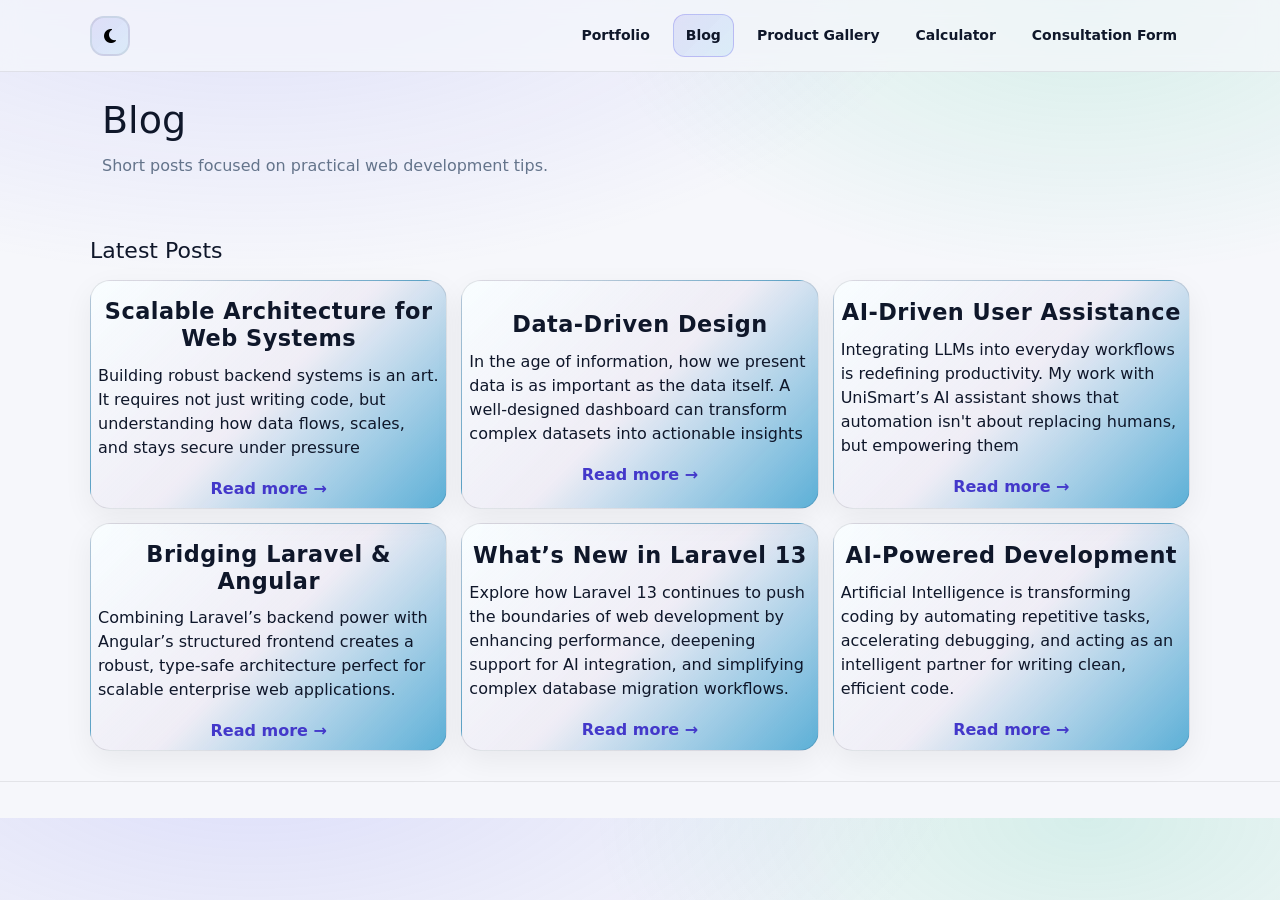
==== commit 0daccf44: "Style optimization" ====
--- a/blog.html
+++ b/blog.html
@@ -5,6 +5,7 @@
   <meta name="viewport" content="width=device-width, initial-scale=1" />
   <title>Blog</title>
   <meta name="description" content="Blog page with responsive cards and consistent navigation." />
+  <link href="https://cdn.jsdelivr.net/npm/bootstrap@5.3.3/dist/css/bootstrap.min.css" rel="stylesheet">
   <link rel="stylesheet" href="style.css" />
   <link rel="stylesheet" href="https://cdnjs.cloudflare.com/ajax/libs/font-awesome/6.4.0/css/all.min.css">
 </head>
@@ -67,13 +68,13 @@
 
         <article class="post-card">
           <h3>Bridging Laravel & Angular</h3>
-          <p>Explore how Laravel 13 continues to push the boundaries of web development by enhancing performance, deepening support for AI integration, and simplifying complex database migration workflows.</p>
+          <p>Combining Laravel’s backend power with Angular’s structured frontend creates a robust, type-safe architecture perfect for scalable enterprise web applications.</p>
           <a href="#" class="read-more-link" data-title="Bridging Laravel & Angular" data-body="Combining the backend power of Laravel with the frontend flexibility of Angular creates a technical harmony that is hard to beat. Here are the best practices for bridging these technologies in enterprise-level applications.">Read more →</a>
         </article>
 
         <article class="post-card">
           <h3>What’s New in Laravel 13</h3>
-          <p>Combining Laravel’s backend power with Angular’s structured frontend creates a robust, type-safe architecture perfect for scalable enterprise web applications.</p>
+          <p>Explore how Laravel 13 continues to push the boundaries of web development by enhancing performance, deepening support for AI integration, and simplifying complex database migration workflows.</p>
           <a href="#" class="read-more-link" data-title="What’s New in Laravel 13" data-body="Laravel is constantly evolving! We break down the most significant updates that make coding faster, more secure, and more efficient, with a deep dive into new developer tools for large-scale projects.">Read more →</a>
         </article>
 
--- a/style.css
+++ b/style.css
@@ -118,6 +118,12 @@
 html.theme-dark .form-card {
   background: var(--card);
   border-color: var(--border);
+}
+.card-body {
+    display: flex;
+    flex-direction: column;
+    align-items: center; 
+    text-align: center;   
 }
 
 html.theme-dark .lead,
@@ -287,10 +293,12 @@
 }
 
 .lead {
-  margin: 12px 0 0;
-  color: var(--muted);
-  font-size: 16px;
-  max-width: 60ch;
+  margin: 12px 0 24px !important;
+  font-stretch: normal !important;
+  font-weight: 450 !important;
+  color: var(--muted) !important;
+  font-size: 16px !important;
+  max-width: 60ch !important;
 }
 
 .hero-badges {
@@ -370,7 +378,7 @@
   font-size: clamp(28px, 3.2vw, 38px);
 }
 
-.page-heading .lead { margin-top: 10px; }
+.page-heading .lead { margin-top: 10px !important; }
 
 .cards {
   display: grid;
@@ -380,6 +388,10 @@
 
 @media (max-width: 980px) { .cards { grid-template-columns: repeat(2, 1fr); } }
 @media (max-width: 620px) { .cards { grid-template-columns: 1fr; } }
+
+.theme-dark .card-title {
+  color: #a6a3a3 !important;
+}
 
 .work-card,
 .post-card,
@@ -507,7 +519,17 @@
   opacity: 1;
   transform: translateY(0);
 }
-
+.work-card h2,
+.work-card h3,
+.post-card h3 {
+  font-size: 1.4rem !important;  
+    text-align: center !important; 
+    width: 100% !important;
+    margin-top: 10px !important;
+    margin-bottom: 12px !important;
+    font-weight: 600 !important; 
+    letter-spacing: 0.5px !important;
+}
 
 .link { 
   display: inline-block;
@@ -859,12 +881,12 @@
 
 .btn-primary:hover { filter: brightness(1.02); background: rgb(91, 84, 222);}
 
-.btn-ghost {
+.btn-outline-secondary {
  background: linear-gradient(135deg,var(--primary),var(--accent) );
   border-color: rgba(79,70,229,0.22);
   color: #c8c7d5;
 }
-html.theme-dark .btn-ghost {
+html.theme-dark .btn-outline-secondary {
     background: linear-gradient(
         135deg,
          #4a7c59,
@@ -878,7 +900,7 @@
 }
 
 
-.btn-ghost:hover { background: rgb(78, 70, 229); }
+.btn-outline-secondary:hover { background: rgb(78, 70, 229); }
 
 /* Product grid */
 .product-grid {
@@ -1242,4 +1264,4 @@
   border: 1px solid rgba(2,6,23,0.08);
   padding: 2px 6px;
   border-radius: 10px;
-}
+}
